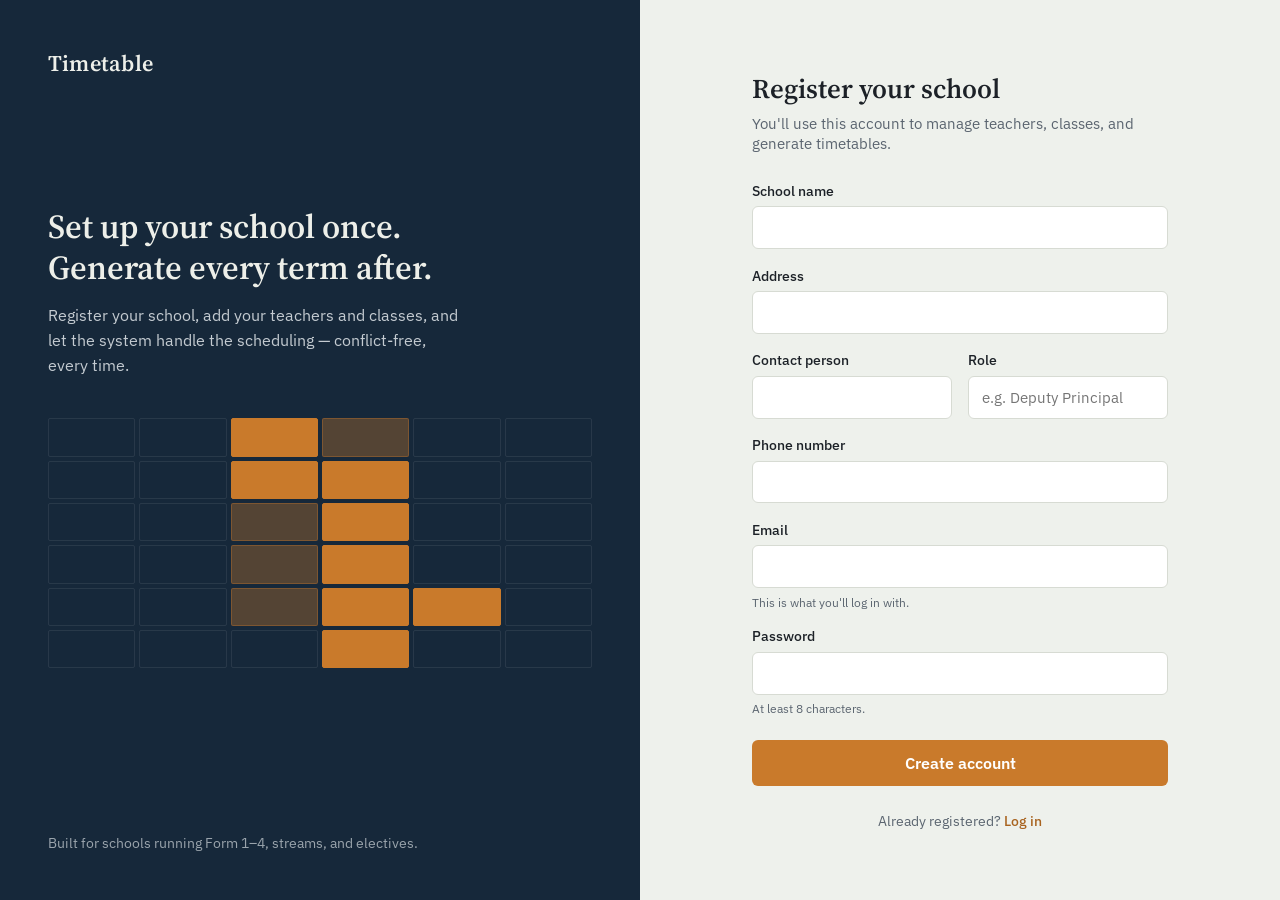
==== Frontend/index.html @ f0918ed4 "indexing" ====
<!DOCTYPE html>
<html lang="en">
<head>
  <meta charset="UTF-8">
  <meta name="viewport" content="width=device-width, initial-scale=1">
  <title>Sign up — School Timetable System</title>
  <link rel="stylesheet" href="style.css">
</head>
<body>
  <div class="auth-shell">
    <section class="auth-visual">
      <div class="auth-visual__brand">Timetable</div>

      <div>
        <div class="auth-visual__copy">
          <h1>Set up your school once. Generate every term after.</h1>
          <p>Register your school, add your teachers and classes, and let the system handle the scheduling — conflict-free, every time.</p>
        </div>
        <div class="timetable-grid" id="grid"></div>
      </div>

      <div style="font-size: 0.85rem; color: #9AA4AC;">Built for schools running Form 1–4, streams, and electives.</div>
    </section>

    <section class="auth-form-panel">
      <div class="auth-card">
        <h2>Register your school</h2>
        <p class="auth-card__subtitle">You'll use this account to manage teachers, classes, and generate timetables.</p>

        <div class="error-banner" id="errorBanner"></div>
        <div class="generated-id" id="generatedIdBanner"></div>

        <form id="signupForm">
          <div class="field">
            <label for="name">School name</label>
            <input type="text" id="name" name="name" required>
          </div>

          <div class="field">
            <label for="address">Address</label>
            <input type="text" id="address" name="address">
          </div>

          <div class="field-row">
            <div class="field">
              <label for="contactName">Contact person</label>
              <input type="text" id="contactName" name="contactName" required>
            </div>
            <div class="field">
              <label for="primaryRole">Role</label>
              <input type="text" id="primaryRole" name="primaryRole" placeholder="e.g. Deputy Principal" required>
            </div>
          </div>

          <div class="field">
            <label for="primaryContact">Phone number</label>
            <input type="tel" id="primaryContact" name="primaryContact" required>
          </div>

          <div class="field">
            <label for="email">Email</label>
            <input type="email" id="email" name="email" required>
            <div class="field-hint">This is what you'll log in with.</div>
          </div>

          <div class="field">
            <label for="password">Password</label>
            <input type="password" id="password" name="password" minlength="8" required>
            <div class="field-hint">At least 8 characters.</div>
          </div>

          <button type="submit" class="primary" id="submitBtn">Create account</button>
        </form>

        <div class="auth-switch">
          Already registered? <a href="login.html">Log in</a>
        </div>
      </div>
    </section>
  </div>

  <script src="common.js"></script>
  <script>
    renderTimetableGrid("grid");

    const form = document.getElementById("signupForm");
    const submitBtn = document.getElementById("submitBtn");

    form.addEventListener("submit", async (e) => {
      e.preventDefault();
      hideError("errorBanner");
      submitBtn.disabled = true;
      submitBtn.textContent = "Creating account…";

      const payload = {
        name: document.getElementById("name").value.trim(),
        address: document.getElementById("address").value.trim(),
        contactName: document.getElementById("contactName").value.trim(),
        primaryRole: document.getElementById("primaryRole").value.trim(),
        primaryContact: document.getElementById("primaryContact").value.trim(),
        email: document.getElementById("email").value.trim(),
        password: document.getElementById("password").value,
      };

      try {
        const res = await fetch(`${API_BASE}/auth/signup`, {
          method: "POST",
          headers: { "Content-Type": "application/json" },
          credentials: "include",
          body: JSON.stringify(payload),
        });

        const data = await res.json();

        if (!res.ok) {
          showError("errorBanner", data.error || "Something went wrong. Please try again.");
          submitBtn.disabled = false;
          submitBtn.textContent = "Create account";
          return;
        }

        const idBanner = document.getElementById("generatedIdBanner");
        idBanner.innerHTML = `Your school ID is <strong>${data.id}</strong> — you'll need this alongside your email to identify your school later.`;
        idBanner.classList.add("visible");
        submitBtn.textContent = "Account created";

        setTimeout(() => {
          window.location.href = "dashboard.html";
        }, 1800);
      } catch (err) {
        showError("errorBanner", "Could not reach the server. Is the backend running?");
        submitBtn.disabled = false;
        submitBtn.textContent = "Create account";
      }
    });
  </script>
</body>
</html>
---- Frontend/style.css ----
@import url('https://fonts.googleapis.com/css2?family=Source+Serif+4:opsz,wght@8..60,400;8..60,600&family=IBM+Plex+Sans:wght@400;500;600&display=swap');

:root {
  --color-bg: #EEF1EC;
  --color-panel: #16283A;
  --color-panel-line: rgba(255, 255, 255, 0.08);
  --color-accent: #C97A2B;
  --color-accent-dark: #A8631F;
  --color-surface: #FFFFFF;
  --color-text: #1C2127;
  --color-text-muted: #5B6570;
  --color-border: #D7DBD3;
  --color-error: #B3261E;
  --color-error-bg: #FBEAE9;

  --font-display: 'Source Serif 4', Georgia, serif;
  --font-body: 'IBM Plex Sans', 'Segoe UI', sans-serif;
}

* {
  box-sizing: border-box;
}

body {
  margin: 0;
  font-family: var(--font-body);
  color: var(--color-text);
  background: var(--color-bg);
}

.auth-shell {
  min-height: 100vh;
  display: grid;
  grid-template-columns: 1fr 1fr;
}

/* ---------- left panel ---------- */

.auth-visual {
  background: var(--color-panel);
  color: #EDEFE9;
  padding: 3rem;
  display: flex;
  flex-direction: column;
  justify-content: space-between;
  position: relative;
  overflow: hidden;
}

.auth-visual__brand {
  font-family: var(--font-display);
  font-size: 1.4rem;
  font-weight: 600;
  letter-spacing: 0.01em;
}

.auth-visual__copy {
  max-width: 26rem;
}

.auth-visual__copy h1 {
  font-family: var(--font-display);
  font-size: 2.1rem;
  font-weight: 600;
  line-height: 1.25;
  margin: 0 0 0.9rem;
}

.auth-visual__copy p {
  font-size: 0.98rem;
  line-height: 1.6;
  color: #C4CBD1;
  margin: 0;
}

.timetable-grid {
  display: grid;
  grid-template-columns: repeat(6, 1fr);
  grid-auto-rows: 2.4rem;
  gap: 4px;
  margin: 2.5rem 0;
}

.timetable-grid span {
  border: 1px solid var(--color-panel-line);
  border-radius: 2px;
}

.timetable-grid span.filled {
  background: var(--color-accent);
  border-color: var(--color-accent);
}

.timetable-grid span.filled-dim {
  background: rgba(201, 122, 43, 0.35);
  border-color: rgba(201, 122, 43, 0.35);
}

/* ---------- right panel ---------- */

.auth-form-panel {
  display: flex;
  align-items: center;
  justify-content: center;
  padding: 3rem 2rem;
}

.auth-card {
  width: 100%;
  max-width: 26rem;
}

.auth-card h2 {
  font-family: var(--font-display);
  font-size: 1.7rem;
  font-weight: 600;
  margin: 0 0 0.4rem;
}

.auth-card__subtitle {
  color: var(--color-text-muted);
  font-size: 0.95rem;
  margin: 0 0 1.8rem;
}

.field {
  margin-bottom: 1.1rem;
}

.field-row {
  display: grid;
  grid-template-columns: 1fr 1fr;
  gap: 1rem;
}

label {
  display: block;
  font-size: 0.85rem;
  font-weight: 500;
  margin-bottom: 0.4rem;
  color: var(--color-text);
}

input, select {
  width: 100%;
  font-family: var(--font-body);
  font-size: 0.95rem;
  padding: 0.65rem 0.8rem;
  border: 1px solid var(--color-border);
  border-radius: 6px;
  background: var(--color-surface);
  color: var(--color-text);
}

input:focus, select:focus {
  outline: 2px solid var(--color-accent);
  outline-offset: 1px;
  border-color: var(--color-accent);
}

.field-hint {
  font-size: 0.78rem;
  color: var(--color-text-muted);
  margin-top: 0.35rem;
}

button.primary {
  width: 100%;
  font-family: var(--font-body);
  font-size: 0.98rem;
  font-weight: 600;
  color: #fff;
  background: var(--color-accent);
  border: none;
  border-radius: 6px;
  padding: 0.8rem 1rem;
  cursor: pointer;
  margin-top: 0.4rem;
}

button.primary:hover {
  background: var(--color-accent-dark);
}

button.primary:disabled {
  background: #C9B8A6;
  cursor: not-allowed;
}

.auth-switch {
  margin-top: 1.6rem;
  font-size: 0.9rem;
  color: var(--color-text-muted);
  text-align: center;
}

.auth-switch a {
  color: var(--color-accent-dark);
  font-weight: 500;
  text-decoration: none;
}

.auth-switch a:hover {
  text-decoration: underline;
}

.error-banner {
  display: none;
  background: var(--color-error-bg);
  color: var(--color-error);
  border: 1px solid rgba(179, 38, 30, 0.25);
  border-radius: 6px;
  padding: 0.7rem 0.9rem;
  font-size: 0.88rem;
  margin-bottom: 1.2rem;
}

.error-banner.visible {
  display: block;
}

.generated-id {
  display: none;
  background: #F1F5F0;
  border: 1px solid #C9DCC5;
  border-radius: 6px;
  padding: 0.9rem;
  margin-bottom: 1.2rem;
  font-size: 0.9rem;
}

.generated-id.visible {
  display: block;
}

.generated-id strong {
  font-family: var(--font-display);
  font-size: 1.1rem;
  letter-spacing: 0.03em;
}

@media (max-width: 860px) {
  .auth-shell {
    grid-template-columns: 1fr;
  }

  .auth-visual {
    padding: 2rem;
  }

  .timetable-grid {
    margin: 1.5rem 0;
    grid-auto-rows: 1.8rem;
  }

  .auth-visual__copy h1 {
    font-size: 1.6rem;
  }
}
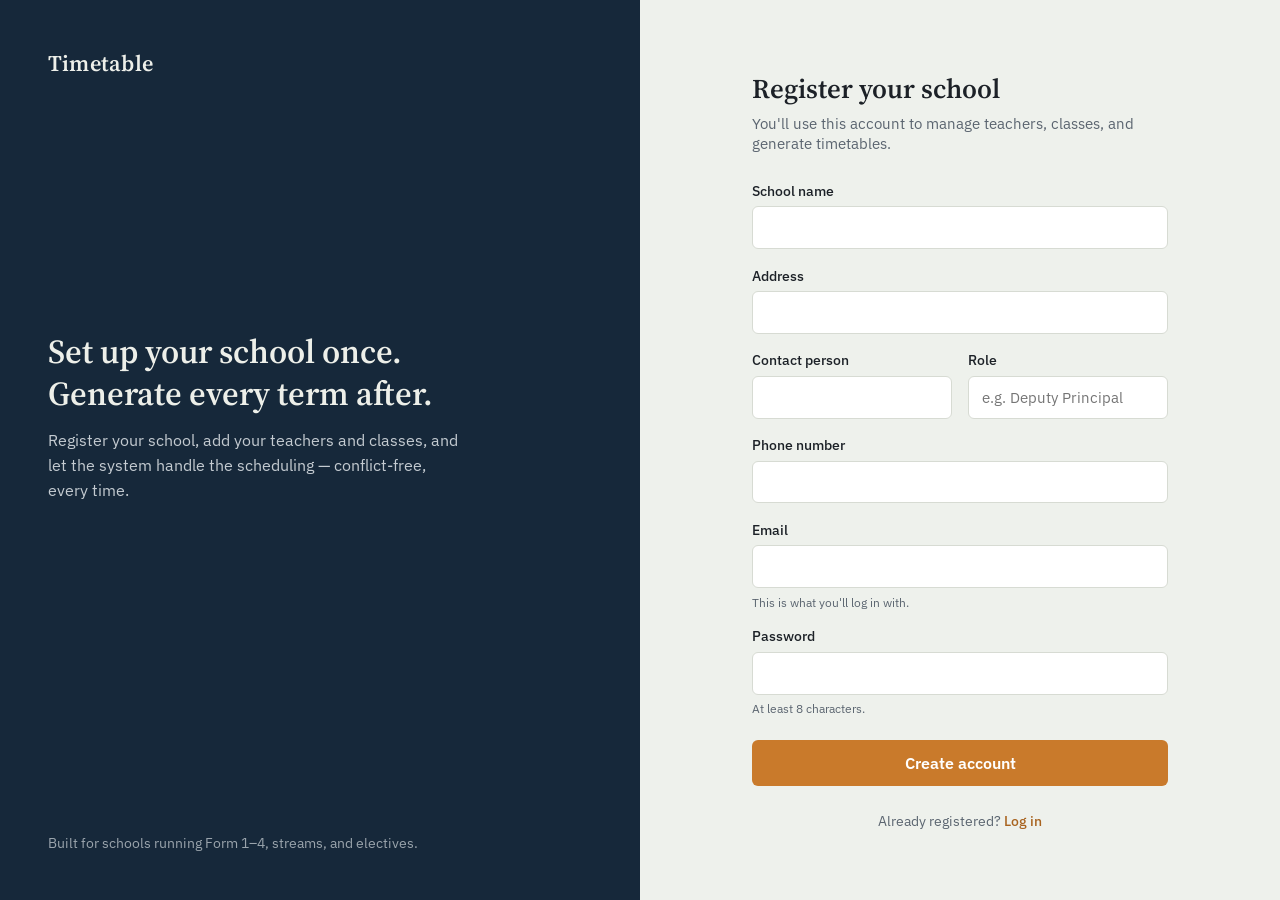
==== commit b8a620e1: "Backend routing" ====
--- a/Frontend/index.html
+++ b/Frontend/index.html
@@ -80,7 +80,7 @@
   </div>
 
   <script src="common.js"></script>
-  <script>
+  <script type="module">
     renderTimetableGrid("grid");
 
     const form = document.getElementById("signupForm");
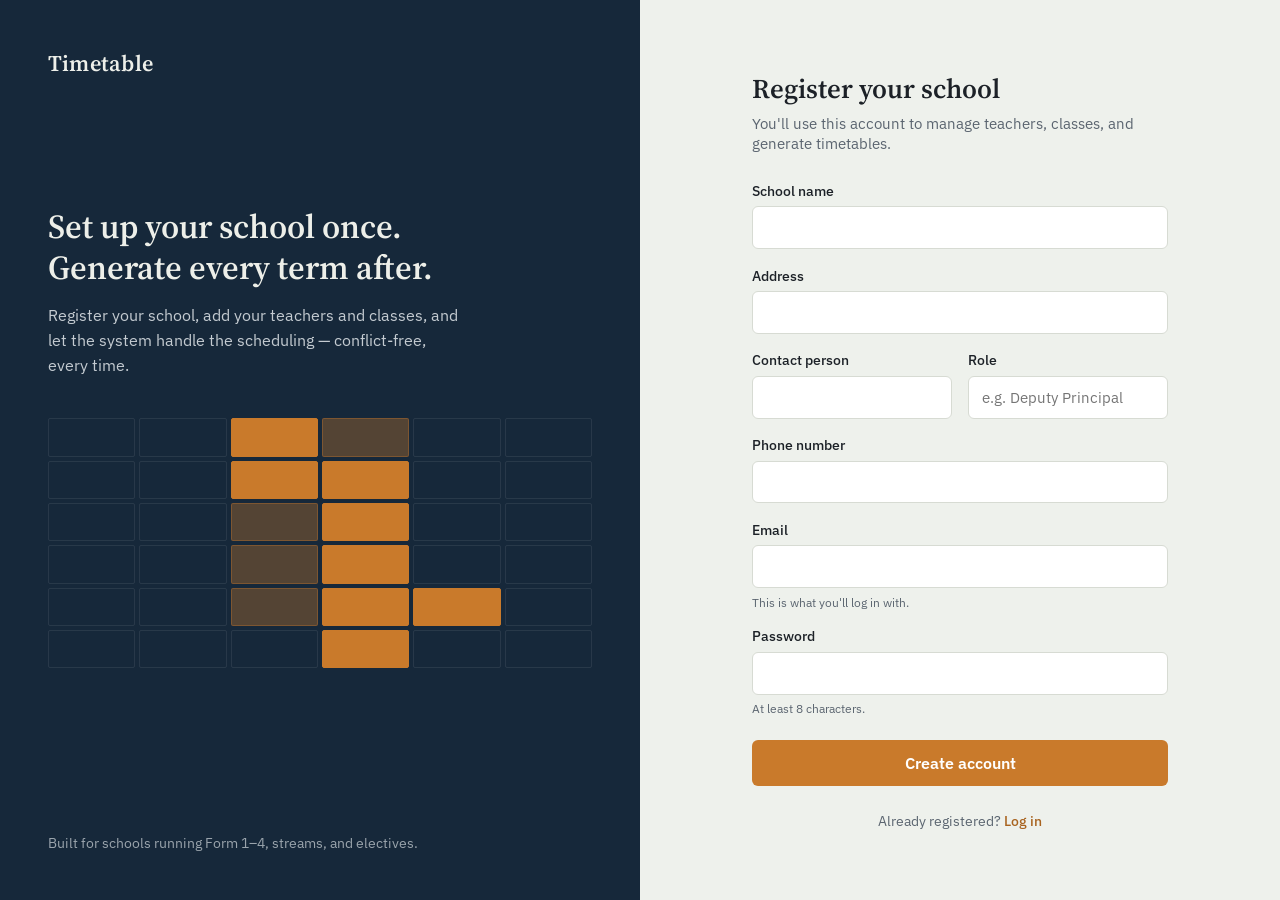
==== commit d7ea1b1f: "Js modules" ====
--- a/Frontend/index.html
+++ b/Frontend/index.html
@@ -80,7 +80,7 @@
   </div>
 
   <script src="common.js"></script>
-  <script type="module">
+  <script>
     renderTimetableGrid("grid");
 
     const form = document.getElementById("signupForm");
